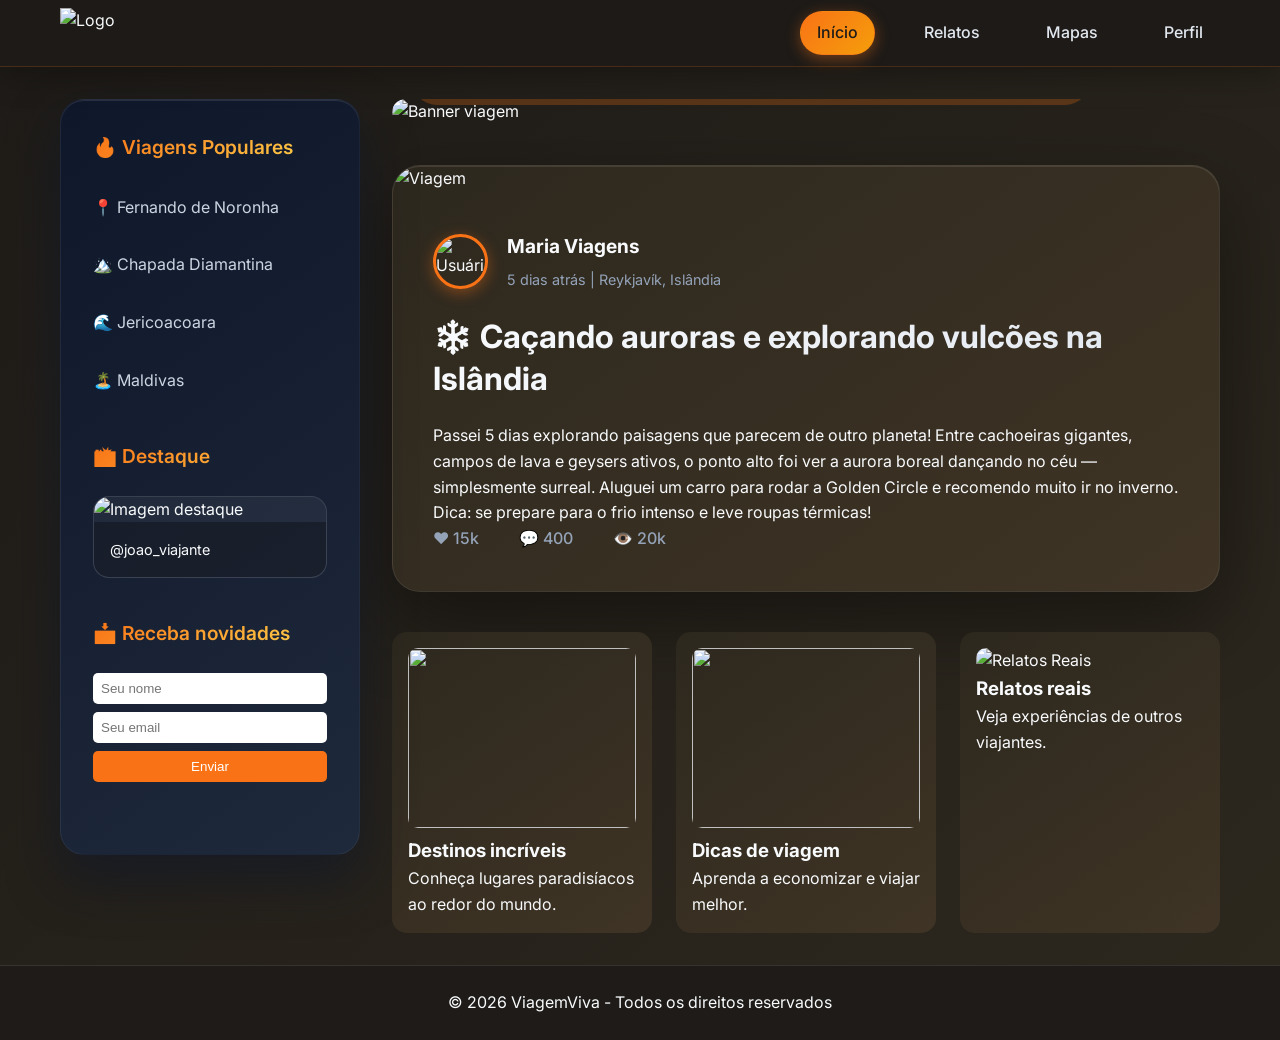
==== public/index.html @ 0bbdf2b5 "Estrutura HTML e CSS criada" ====
<!DOCTYPE html>
<html lang="pt-BR">
<head>
    <meta charset="UTF-8">
    <meta name="viewport" content="width=device-width, initial-scale=1.0">
    <title>ViagemViva - Compartilhe suas aventuras</title>
    <link rel="stylesheet" href="styles.css">
    <link href="https://fonts.googleapis.com/css2?family=Inter:wght@300;400;500;600;700&display=swap" rel="stylesheet">
</head>

<body>

    <!-- HEADER -->
    <header class="header">
        <div class="container">
            <img src="../img/logo.png" alt="Logo" class="logo-img">

            <nav class="nav">
                <a href="#" class="nav-link active">Início</a>
                <a href="#" class="nav-link">Relatos</a>
                <a href="#" class="nav-link">Mapas</a>
                <a href="#" class="nav-link">Perfil</a>
            </nav>
        </div>
    </header>

    <!-- LAYOUT -->
    <div class="main-container">

        <!-- SIDEBAR -->
        <aside class="sidebar">

            <div class="sidebar-card">
                <h3>🔥 Viagens Populares</h3>
                <ul class="trend-list">
                    <li><a href="#">📍 Fernando de Noronha</a></li>
                    <li><a href="#">🏔️ Chapada Diamantina</a></li>
                    <li><a href="#">🌊 Jericoacoara</a></li>
                    <li><a href="#">🏝️ Maldivas</a></li>
                </ul>
            </div>

            <div class="sidebar-card">
                <h3>📸 Destaque</h3>
                <div class="featured-image">
                    <img src="../img/joao_viajante.jpg" alt="Imagem destaque">
                    <p>@joao_viajante</p>
                </div>
            </div>

            <!-- FORMULÁRIO (OBRIGATÓRIO) -->
            <div class="sidebar-card">
                <h3>📩 Receba novidades</h3>
                <form>
                    <input type="text" placeholder="Seu nome">
                    <input type="email" placeholder="Seu email">
                    <button type="submit">Enviar</button>
                </form>
            </div>

        </aside>

        <!-- MAIN -->
        <main class="main-content">
            
            <section class="banner">
                <img src="../img/banner.jpg" alt="Banner viagem">
                <div class="banner-text">
                <h1>Explore o mundo com o ViagemViva</h1>
                <p>Descubra destinos incríveis, compartilhe experiências e inspire outras pessoas a viajar.</p>
                </div>
            </section>

            <!-- SECTION (OBRIGATÓRIO) -->
            <section class="posts-section">

                <article class="featured-post">
                    <div class="post-image">
                        <img src="../img/maria_viagem.jpg" alt="Viagem">
                    </div>

                    <div class="post-content">
                        <div class="post-header">
                            <img src="../img/maria_avatar.jpg" class="avatar" alt="Usuário">
                            <div>
                                <h2>Maria Viagens</h2>
                                <span class="date">5 dias atrás | Reykjavík, Islândia</span>
                            </div>
                        </div>

                        <h3>❄️ Caçando auroras e explorando vulcões na Islândia</h3>

                        <p>
                            Passei 5 dias explorando paisagens que parecem de outro planeta! Entre cachoeiras gigantes, campos de lava e geysers ativos, o ponto alto foi ver a aurora boreal dançando no céu — simplesmente surreal. Aluguei um carro para rodar a Golden Circle e recomendo muito ir no inverno. Dica: se prepare para o frio intenso e leve roupas térmicas!
                        </p>

                        <div class="post-stats">
                            <span>❤️ 15k</span>
                            <span>💬 400</span>
                            <span>👁️ 20k</span>
                        </div>
                    </div>
                </article>

            </section>

            <section class="cards">

            <div class="card">
                <img src="../img/destinos_incriveis.jpg" alt="">
                <h3>Destinos incríveis</h3>
                <p>Conheça lugares paradisíacos ao redor do mundo.</p>
            </div>

             <div class="card">
                <img src="../img/dicas_viagem.jpg" alt="">
                <h3>Dicas de viagem</h3>
                <p>Aprenda a economizar e viajar melhor.</p>
            </div>

            <div class="card">
                <img src="../img/relatos_reais.avif" alt="Relatos Reais">
                <h3>Relatos reais</h3>
                <p>Veja experiências de outros viajantes.</p>
            </div>

            </section>
        </main>
    </div>

    <!-- FOOTER  -->
    <footer class="footer">
        <div class="container">
            <p>© 2026 ViagemViva - Todos os direitos reservados</p>
        </div>
    </footer>

</body>
</html>
---- public/styles.css ----
/* === RESET === */
* {
    margin: 0;
    padding: 0;
    box-sizing: border-box;
}

/* === BODY === */
body {
    font-family: 'Inter', sans-serif;
    background: linear-gradient(135deg, #1E1B18 0%, #2D281E 100%);
    color: #F8FAFC;
    line-height: 1.6;
    min-height: 100vh;
}

/* === CONTAINER === */
.container {
    max-width: 1200px;
    margin: 0 auto;
    padding: 0 20px;
}

/* === HEADER === */
.header {
    background: rgba(30, 27, 24, 0.95);
    backdrop-filter: blur(20px);
    border-bottom: 1px solid rgba(249, 115, 22, 0.2);
    box-shadow: 0 8px 32px rgba(0,0,0,0.3);
    position: sticky;
    top: 0;
    z-index: 100;
}

.header .container {
    display: flex;
    justify-content: space-between;
    align-items: center;
    padding: 0.5rem 20px;   
}

.logo-img{
    width: 200px;
    height: 50px;
}


.nav {
    display: flex;
    gap: 2rem;
}

.nav-link {
    text-decoration: none;
    color: #E2E8F0;
    font-weight: 500;
    padding: 0.5rem 1rem;
    border-radius: 25px;
    transition: all 0.3s ease;
    border: 1px solid transparent;
}

.nav-link:hover,
.nav-link.active {
    background: linear-gradient(135deg, #F97316, #F59E0B);
    color: #1E1B18;
    border-color: rgba(249, 115, 22, 0.3);
    box-shadow: 0 4px 15px rgba(249, 115, 22, 0.4);
}

/* === LAYOUT PRINCIPAL === */
.main-container {
    display: grid;
    grid-template-columns: 300px 1fr;
    gap: 2rem;
    max-width: 1200px;
    margin: 2rem auto;
    padding: 0 20px;
}

/* === SIDEBAR === */
.sidebar {
    background: linear-gradient(145deg, #0F172A 0%, #1E293B 100%);
    color: #F8FAFC;
    border-radius: 24px;
    padding: 2rem;
    height: fit-content;
    box-shadow: 
        0 25px 50px rgba(15, 23, 42, 0.6),
        inset 0 1px 0 rgba(255,255,255,0.1);
    border: 1px solid rgba(255,255,255,0.05);
    backdrop-filter: blur(10px);
}

.sidebar-card {
    margin-bottom: 2.5rem;
}

.sidebar-card h3 {
    margin-bottom: 1.5rem;
    font-size: 1.2rem;
    font-weight: 600;
    background: linear-gradient(135deg, #F97316, #FCD34D);
    -webkit-background-clip: text;
    -webkit-text-fill-color: transparent;
}

.trend-list {
    list-style: none;
}

.trend-list li {
    margin-bottom: 1rem;
}

.trend-list a {
    color: #CBD5E1;
    text-decoration: none;
    font-size: 1rem;
    padding: 0.5rem 0;
    display: block;
    border-radius: 8px;

}

.trend-list a:hover {
    background: rgba(249, 115, 22, 0.2);
    color: #F97316;

}

.featured-image {
    background: rgba(255,255,255,0.05);
    border-radius: 16px;
    overflow: hidden;
    border: 1px solid rgba(255,255,255,0.1);
}

.featured-image img {
    width: 100%;
    height: 140px;
    object-fit: cover;
}

.featured-image p {
    padding: 1rem;
    font-size: 0.9rem;
    background: rgba(0,0,0,0.3);
}

/* === MAIN CONTENT === */
.main-content {
    display: flex;
    flex-direction: column;
    gap: 2.5rem;
}

/* === POST DESTAQUE === */
.featured-post {
    background: linear-gradient(145deg, #2D281E 0%, #3F3425 100%);
    border-radius: 28px;
    overflow: hidden;
    box-shadow: 
        0 30px 80px rgba(0,0,0,0.4),
        0 1px 0 rgba(255,255,255,0.1) inset;
    border: 1px solid rgba(255,255,255,0.08);
}

.featured-post:hover {
    box-shadow: 
        0 40px 100px rgba(249, 115, 22, 0.3),
        0 20px 40px rgba(0,0,0,0.5);
}

.post-image img {
    width: 100%;
    height: 320px;
    object-fit: cover;
}

.post-content {
    padding: 2.5rem;
}

.post-header {
    display: flex;
    align-items: center;
    gap: 1.2rem;
    margin-bottom: 1.5rem;
}

.avatar {
    width: 55px;
    height: 55px;
    border-radius: 50%;
    object-fit: cover;
    border: 3px solid #F97316;
    box-shadow: 0 4px 15px rgba(249, 115, 22, 0.4);
}

.post-header h2 {
    font-size: 1.2rem;
    margin-bottom: 0.3rem;
    color: #F8FAFC;
}

.date {
    font-size: 0.9rem;
    color: #94A3B8;
    font-weight: 400;
}

.post-content h3 {
    font-size: 2rem;
    margin-bottom: 1.5rem;
    line-height: 1.3;
    background: linear-gradient(135deg, #F8FAFC, #E2E8F0);
    -webkit-background-clip: text;
    -webkit-text-fill-color: transparent;
}

.post-stats {
    display: flex;
    gap: 2.5rem;
    font-size: 1rem;
    color: #94A3B8;
    font-weight: 500;
}

/* === GRID DE POSTS === */
.posts-grid {
    display: grid;
    grid-template-columns: repeat(auto-fill, minmax(360px, 1fr));
    gap: 2rem;
}

.post-card {
    background: linear-gradient(145deg, #2D281E 0%, #3F3425 100%);
    border-radius: 20px;
    overflow: hidden;
    box-shadow: 
        0 15px 40px rgba(0,0,0,0.3),
        0 1px 0 rgba(255,255,255,0.08) inset;
    border: 1px solid rgba(255,255,255,0.06);
    transition: all 0.4s ease;
}

.post-card:hover {
    transform: translateY(-6px) scale(1.02);
    box-shadow: 
        0 25px 60px rgba(249, 115, 22, 0.25),
        0 15px 30px rgba(0,0,0,0.4);
}

.post-card .post-image img {
    height: 220px;
    object-fit: cover;
}

.post-info {
    padding: 1.8rem;
}

.post-info h4 {
    font-size: 1rem;
    margin-bottom: 0.8rem;
    color: #F8FAFC;
}

.post-info p {
    color: #CBD5E1;
    font-size: 0.95rem;
    margin-bottom: 1.2rem;
}

.post-stats.small {
    gap: 1.5rem;
    font-size: 0.85rem;
    color: #94A3B8;
}

/* === RESPONSIVO === */
@media (max-width: 768px) {
    .main-container {
        grid-template-columns: 1fr;
        margin: 1rem;
        gap: 1.5rem;
    }
    
    .sidebar {
        order: 2;
        padding: 1.5rem;
    }
    
    .header .container {
        flex-direction: column;
        gap: 1.2rem;
    }
    
    .nav {
        gap: 1.5rem;
        flex-wrap: wrap;
    }
    
    .posts-grid {
        grid-template-columns: 1fr;
        gap: 1.5rem;
    }
    
    .featured-post {
        border-radius: 20px;
    }

    .cards {
    flex-direction: column;
    }
}


.footer {
    margin-top: 2rem;
    padding: 1.5rem;
    text-align: center;
    background: #1E1B18;
    border-top: 1px solid rgba(255,255,255,0.1);
}

.sidebar form {
    display: flex;
    flex-direction: column;
    gap: 0.5rem;
}

.sidebar form input {
    padding: 0.5rem;
    border-radius: 5px;
    border: none;
}

.sidebar form button {
    padding: 0.5rem;
    background: #F97316;
    border: none;
    border-radius: 5px;
    cursor: pointer;
    color: white;
}

.banner {
    position: relative;
    border-radius: 20px;
    overflow: hidden;
}

.banner img {
    width: 100%;
    height: 300px;
    object-fit: cover;
    border-radius: 25px;
}

.banner-text {
    position: absolute;
    bottom: 20px;
    left: 20px;
    color: white;
    background: rgba(249, 115, 22, 0.25);
    padding: 1rem;
    border-radius: 25px;
}

.cards {
    display: flex;
    gap: 1.5rem;
    transition: all 0.3s ease;
}

.card {
    flex: 1;
    background: linear-gradient(145deg, #2D281E 0%, #3F3425 100%);
    padding: 1rem;
    border-radius: 15px;
}

.card:hover {
    box-shadow: 
        0 25px 60px rgba(249, 115, 22, 0.25),
        0 15px 30px rgba(0,0,0,0.4);
}

.card img {
    width: 100%;
    height: 180px; /* você pode ajustar */
    object-fit: cover;
    border-radius: 10px;
}
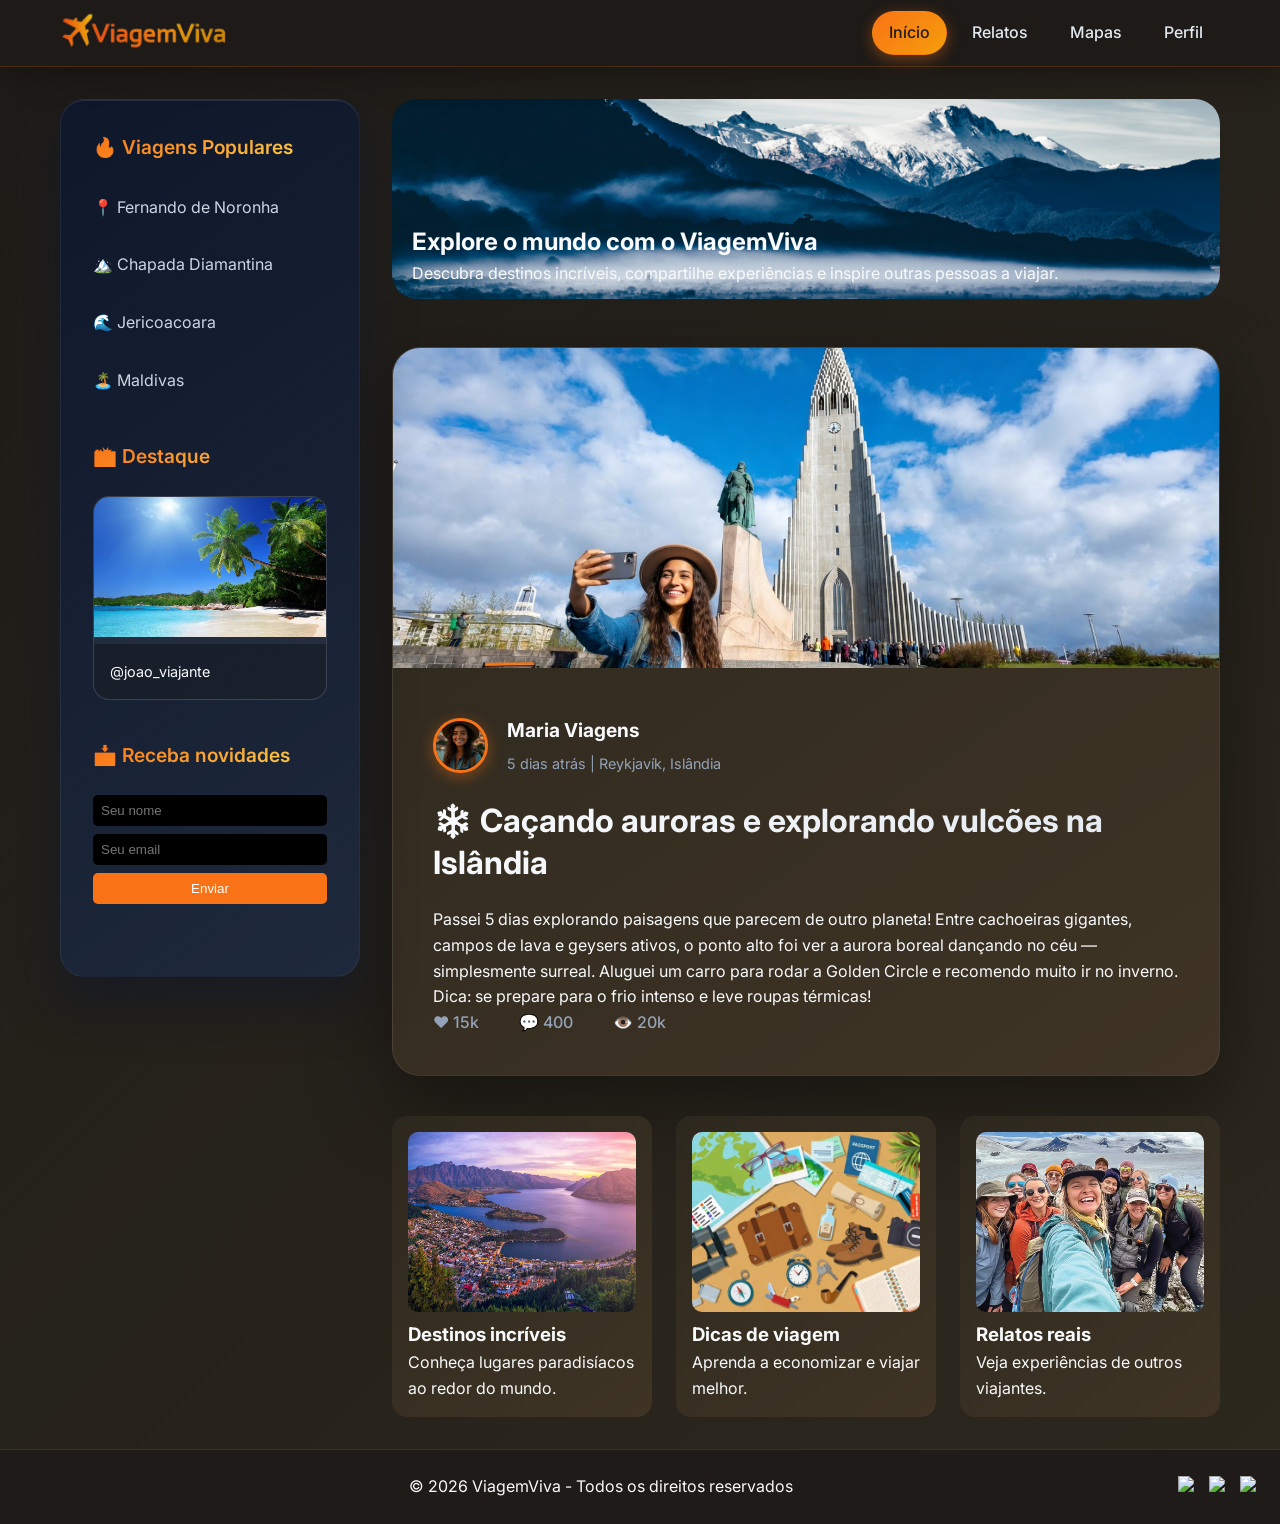
==== commit 27f48c51: "Organização do CSS, adição de links no rodapé e correção de erros" ====
--- a/public/index.html
+++ b/public/index.html
@@ -10,10 +10,10 @@
 
 <body>
 
-    <!-- HEADER -->
+    <!-- CABEÇARIO -->
     <header class="header">
         <div class="container">
-            <img src="../img/logo.png" alt="Logo" class="logo-img">
+            <img src="../images/logo.png" alt="Logo" class="logo-img">
 
             <nav class="nav">
                 <a href="#" class="nav-link active">Início</a>
@@ -43,17 +43,17 @@
             <div class="sidebar-card">
                 <h3>📸 Destaque</h3>
                 <div class="featured-image">
-                    <img src="../img/joao_viajante.jpg" alt="Imagem destaque">
+                    <img src="../images/joao_viajante.jpg" alt="Imagem destaque">
                     <p>@joao_viajante</p>
                 </div>
             </div>
 
-            <!-- FORMULÁRIO (OBRIGATÓRIO) -->
+            <!-- FORMULÁRIO -->
             <div class="sidebar-card">
                 <h3>📩 Receba novidades</h3>
                 <form>
                     <input type="text" placeholder="Seu nome">
-                    <input type="email" placeholder="Seu email">
+                    <input type="text" placeholder="Seu email">
                     <button type="submit">Enviar</button>
                 </form>
             </div>
@@ -64,24 +64,24 @@
         <main class="main-content">
             
             <section class="banner">
-                <img src="../img/banner.jpg" alt="Banner viagem">
+                <img src="../images/banner.jpg" alt="Banner viagem">
                 <div class="banner-text">
                 <h1>Explore o mundo com o ViagemViva</h1>
                 <p>Descubra destinos incríveis, compartilhe experiências e inspire outras pessoas a viajar.</p>
                 </div>
             </section>
 
-            <!-- SECTION (OBRIGATÓRIO) -->
+            <!-- POST PRINCIPAL -->
             <section class="posts-section">
 
                 <article class="featured-post">
                     <div class="post-image">
-                        <img src="../img/maria_viagem.jpg" alt="Viagem">
+                        <img src="../images/maria_viagem.jpg" alt="Viagem">
                     </div>
 
                     <div class="post-content">
                         <div class="post-header">
-                            <img src="../img/maria_avatar.jpg" class="avatar" alt="Usuário">
+                            <img src="../images/maria_avatar.jpg" class="avatar" alt="Usuário">
                             <div>
                                 <h2>Maria Viagens</h2>
                                 <span class="date">5 dias atrás | Reykjavík, Islândia</span>
@@ -104,22 +104,24 @@
 
             </section>
 
+             <!-- CARDs -->
+
             <section class="cards">
 
             <div class="card">
-                <img src="../img/destinos_incriveis.jpg" alt="">
+                <img src="../images/destinos_incriveis.jpg" alt="">
                 <h3>Destinos incríveis</h3>
                 <p>Conheça lugares paradisíacos ao redor do mundo.</p>
             </div>
 
              <div class="card">
-                <img src="../img/dicas_viagem.jpg" alt="">
+                <img src="../images/dicas_viagem.jpg" alt="">
                 <h3>Dicas de viagem</h3>
                 <p>Aprenda a economizar e viajar melhor.</p>
             </div>
 
             <div class="card">
-                <img src="../img/relatos_reais.avif" alt="Relatos Reais">
+                <img src="../images/relatos_reais.avif" alt="Relatos Reais">
                 <h3>Relatos reais</h3>
                 <p>Veja experiências de outros viajantes.</p>
             </div>
@@ -128,11 +130,23 @@
         </main>
     </div>
 
-    <!-- FOOTER  -->
+    <!-- RODAPÉ  -->
     <footer class="footer">
-        <div class="container">
-            <p>© 2026 ViagemViva - Todos os direitos reservados</p>
-        </div>
+    <div class="footer-container">
+        <p>© 2026 ViagemViva - Todos os direitos reservados</p>
+    </div>
+    <div class="links">
+        <a href="https://www.linkedin.com/in/warlleysilvab/" target="_blank" class="linkedin">
+            <img src="https://cdn-icons-png.flaticon.com/512/174/174857.png" width="40">
+        </a>
+
+        <a href="https://github.com/warlleyz" target="_blank" class="github">
+            <img src="https://cdn-user-icons.flaticon.com/222250/222250443/1776384749016.svg?token=exp=1776385655~hmac=812f0978942b47f826a6d15cb6d3bf01" width="40">
+        </a>
+        <a href="#" target="_blank" class="contato">
+            <img src="https://cdn-icons-png.flaticon.com/128/732/732200.png" width="40">
+        </a>
+    </div>
     </footer>
 
 </body>
--- a/public/styles.css
+++ b/public/styles.css
@@ -15,13 +15,15 @@
 }
 
 /* === CONTAINER === */
+
 .container {
     max-width: 1200px;
     margin: 0 auto;
     padding: 0 20px;
 }
 
-/* === HEADER === */
+
+/* === CABEÇARIO === */
 .header {
     background: rgba(30, 27, 24, 0.95);
     backdrop-filter: blur(20px);
@@ -47,7 +49,7 @@
 
 .nav {
     display: flex;
-    gap: 2rem;
+    gap: 0.5rem;
 }
 
 .nav-link {
@@ -148,14 +150,57 @@
     background: rgba(0,0,0,0.3);
 }
 
-/* === MAIN CONTENT === */
+/* === FORMULARIO === */
+.sidebar form {
+    display: flex;
+    flex-direction: column;
+    gap: 0.5rem;
+}
+
+.sidebar form input {
+    padding: 0.5rem;
+    border-radius: 5px;
+    border: none;
+    background-color: black;
+    color: white;
+}
+
+.sidebar form button {
+    padding: 0.5rem;
+    background: #F97316;
+    border: none;
+    border-radius: 5px;
+    cursor: pointer;
+    color: white;
+}
+
+/* === MAIN === */
 .main-content {
     display: flex;
     flex-direction: column;
     gap: 2.5rem;
 }
 
-/* === POST DESTAQUE === */
+.banner {
+    position: relative;
+    border-radius: 20px;
+    overflow: hidden;
+}
+
+.banner img {
+    width: 100%;
+    height: 200px;
+    object-fit: cover;
+    border-radius: 25px;
+}
+
+.banner-text {
+    position: absolute;
+    bottom: 20px;
+    left: 20px;
+}
+
+/* === POST PRINCIPAL === */
 .featured-post {
     background: linear-gradient(145deg, #2D281E 0%, #3F3425 100%);
     border-radius: 28px;
@@ -227,56 +272,55 @@
     font-weight: 500;
 }
 
-/* === GRID DE POSTS === */
-.posts-grid {
-    display: grid;
-    grid-template-columns: repeat(auto-fill, minmax(360px, 1fr));
-    gap: 2rem;
-}
-
-.post-card {
+/* === CARDs === */
+
+.cards {
+    display: flex;
+    gap: 1.5rem;
+    transition: all 0.3s ease;
+}
+
+.card {
+    flex: 1;
     background: linear-gradient(145deg, #2D281E 0%, #3F3425 100%);
-    border-radius: 20px;
-    overflow: hidden;
-    box-shadow: 
-        0 15px 40px rgba(0,0,0,0.3),
-        0 1px 0 rgba(255,255,255,0.08) inset;
-    border: 1px solid rgba(255,255,255,0.06);
-    transition: all 0.4s ease;
-}
-
-.post-card:hover {
-    transform: translateY(-6px) scale(1.02);
+    padding: 1rem;
+    border-radius: 15px;
+}
+
+.card:hover {
     box-shadow: 
         0 25px 60px rgba(249, 115, 22, 0.25),
         0 15px 30px rgba(0,0,0,0.4);
 }
 
-.post-card .post-image img {
-    height: 220px;
-    object-fit: cover;
-}
-
-.post-info {
-    padding: 1.8rem;
-}
-
-.post-info h4 {
-    font-size: 1rem;
-    margin-bottom: 0.8rem;
-    color: #F8FAFC;
-}
-
-.post-info p {
-    color: #CBD5E1;
-    font-size: 0.95rem;
-    margin-bottom: 1.2rem;
-}
-
-.post-stats.small {
-    gap: 1.5rem;
-    font-size: 0.85rem;
-    color: #94A3B8;
+.card img {
+    width: 100%;
+    height: 180px; 
+    object-fit: cover;
+    border-radius: 10px;
+}
+
+/* === RODAPÉ === */
+.footer {
+    margin-top: 2rem;
+    padding: 1.5rem;
+    text-align: center;
+    background: #1E1B18;
+    border-top: 1px solid rgba(255,255,255,0.1);
+    display: flex;
+    align-items: center;
+    
+}
+
+.links {
+  display: flex;
+  gap: 15px; 
+}
+
+.footer-container {
+    max-width: 1200px;
+    margin: 0 auto;
+    padding: 0 20px;
 }
 
 /* === RESPONSIVO === */
@@ -314,83 +358,4 @@
     .cards {
     flex-direction: column;
     }
-}
-
-
-.footer {
-    margin-top: 2rem;
-    padding: 1.5rem;
-    text-align: center;
-    background: #1E1B18;
-    border-top: 1px solid rgba(255,255,255,0.1);
-}
-
-.sidebar form {
-    display: flex;
-    flex-direction: column;
-    gap: 0.5rem;
-}
-
-.sidebar form input {
-    padding: 0.5rem;
-    border-radius: 5px;
-    border: none;
-}
-
-.sidebar form button {
-    padding: 0.5rem;
-    background: #F97316;
-    border: none;
-    border-radius: 5px;
-    cursor: pointer;
-    color: white;
-}
-
-.banner {
-    position: relative;
-    border-radius: 20px;
-    overflow: hidden;
-}
-
-.banner img {
-    width: 100%;
-    height: 300px;
-    object-fit: cover;
-    border-radius: 25px;
-}
-
-.banner-text {
-    position: absolute;
-    bottom: 20px;
-    left: 20px;
-    color: white;
-    background: rgba(249, 115, 22, 0.25);
-    padding: 1rem;
-    border-radius: 25px;
-}
-
-.cards {
-    display: flex;
-    gap: 1.5rem;
-    transition: all 0.3s ease;
-}
-
-.card {
-    flex: 1;
-    background: linear-gradient(145deg, #2D281E 0%, #3F3425 100%);
-    padding: 1rem;
-    border-radius: 15px;
-}
-
-.card:hover {
-    box-shadow: 
-        0 25px 60px rgba(249, 115, 22, 0.25),
-        0 15px 30px rgba(0,0,0,0.4);
-}
-
-.card img {
-    width: 100%;
-    height: 180px; /* você pode ajustar */
-    object-fit: cover;
-    border-radius: 10px;
 }
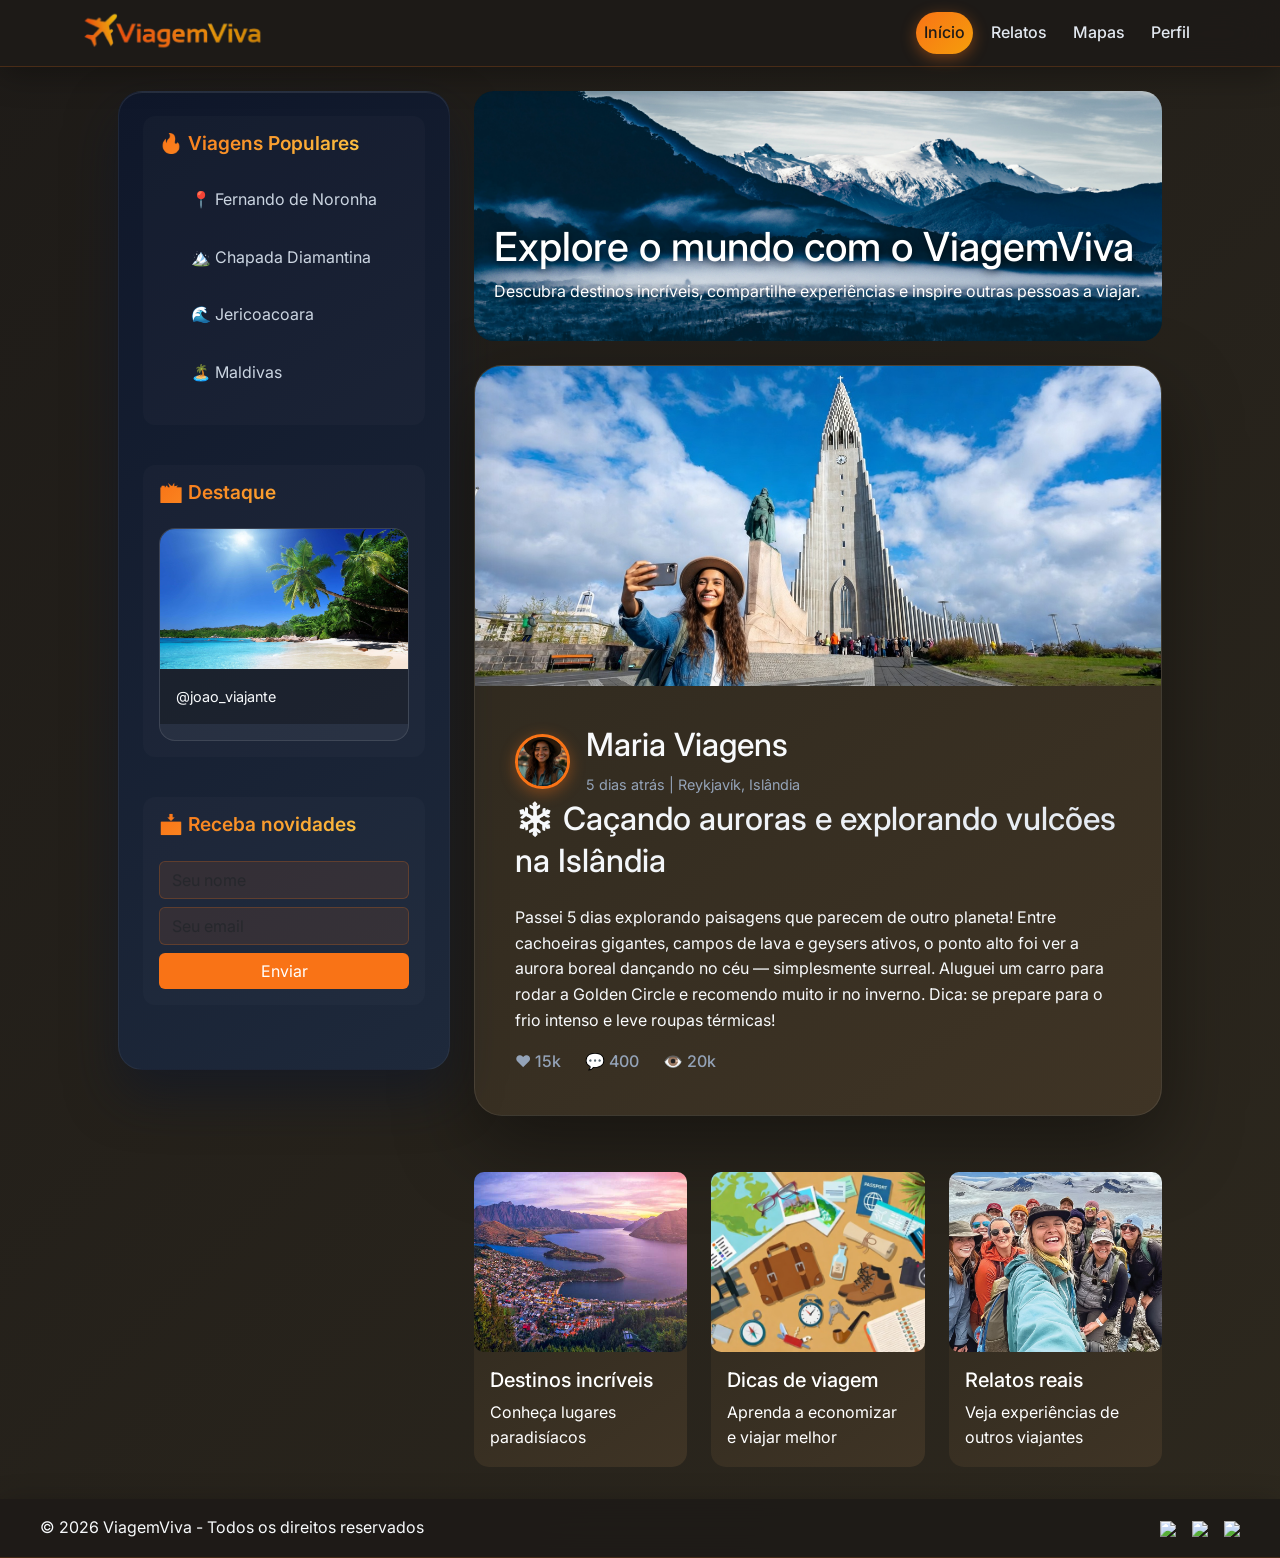
==== commit c4f3a0a9: "Versão responsiva com Bootstrap criada" ====
--- a/public/index.html
+++ b/public/index.html
@@ -4,6 +4,7 @@
     <meta charset="UTF-8">
     <meta name="viewport" content="width=device-width, initial-scale=1.0">
     <title>ViagemViva - Compartilhe suas aventuras</title>
+    <link href="https://cdn.jsdelivr.net/npm/bootstrap@5.3.0/dist/css/bootstrap.min.css" rel="stylesheet">
     <link rel="stylesheet" href="styles.css">
     <link href="https://fonts.googleapis.com/css2?family=Inter:wght@300;400;500;600;700&display=swap" rel="stylesheet">
 </head>
@@ -11,59 +12,66 @@
 <body>
 
     <!-- CABEÇARIO -->
-    <header class="header">
+    <nav class="navbar navbar-expand-lg">
         <div class="container">
-            <img src="../images/logo.png" alt="Logo" class="logo-img">
+            <img src="../images/logo.png" height="50">
 
-            <nav class="nav">
-                <a href="#" class="nav-link active">Início</a>
-                <a href="#" class="nav-link">Relatos</a>
-                <a href="#" class="nav-link">Mapas</a>
-                <a href="#" class="nav-link">Perfil</a>
-            </nav>
+            <button class="navbar-toggler" data-bs-toggle="collapse" data-bs-target="#menu">
+                <span class="navbar-toggler-icon"></span>
+            </button>
+
+            <div class="collapse navbar-collapse" id="menu">
+                <ul class="navbar-nav ms-auto">
+                    <li class="nav-item"><a class="nav-link active">Início</a></li>
+                    <li class="nav-item"><a class="nav-link">Relatos</a></li>
+                    <li class="nav-item"><a class="nav-link">Mapas</a></li>
+                    <li class="nav-item"><a class="nav-link">Perfil</a></li>
+                </ul>
+            </div>
         </div>
-    </header>
+    </nav>
 
     <!-- LAYOUT -->
-    <div class="main-container">
+    <div class="container mt-4 px-5">
+        <div class="row g-4">
 
         <!-- SIDEBAR -->
-        <aside class="sidebar">
+        <div class="col-md-4">
+            <div class="sidebar">
+                <div class="sidebar-card">
+                    <h3>🔥 Viagens Populares</h3>
+                    <ul class="trend-list">
+                        <li><a href="#">📍 Fernando de Noronha</a></li>
+                        <li><a href="#">🏔️ Chapada Diamantina</a></li>
+                        <li><a href="#">🌊 Jericoacoara</a></li>
+                        <li><a href="#">🏝️ Maldivas</a></li>
+                    </ul>
+                </div>
 
-            <div class="sidebar-card">
-                <h3>🔥 Viagens Populares</h3>
-                <ul class="trend-list">
-                    <li><a href="#">📍 Fernando de Noronha</a></li>
-                    <li><a href="#">🏔️ Chapada Diamantina</a></li>
-                    <li><a href="#">🌊 Jericoacoara</a></li>
-                    <li><a href="#">🏝️ Maldivas</a></li>
-                </ul>
-            </div>
+                <div class="sidebar-card">
+                    <h3>📸 Destaque</h3>
+                    <div class="featured-image">
+                        <img src="../images/joao_viajante.jpg" alt="Imagem destaque">
+                        <p>@joao_viajante</p>
+                    </div>
+                </div>
 
-            <div class="sidebar-card">
-                <h3>📸 Destaque</h3>
-                <div class="featured-image">
-                    <img src="../images/joao_viajante.jpg" alt="Imagem destaque">
-                    <p>@joao_viajante</p>
+                <!-- FORMULÁRIO -->
+                <div class="sidebar-card">
+                    <h3>📩 Receba novidades</h3>
+                    <form>
+                        <input class="form-control mb-2" type="text" placeholder="Seu nome">
+                        <input class="form-control mb-2" type="text" placeholder="Seu email">
+                        <button class="btn btn-warning w-100">Enviar</button>
+                    </form>
                 </div>
             </div>
-
-            <!-- FORMULÁRIO -->
-            <div class="sidebar-card">
-                <h3>📩 Receba novidades</h3>
-                <form>
-                    <input type="text" placeholder="Seu nome">
-                    <input type="text" placeholder="Seu email">
-                    <button type="submit">Enviar</button>
-                </form>
-            </div>
-
-        </aside>
+        </div>
 
         <!-- MAIN -->
-        <main class="main-content">
+        <div class="col-md-8">
             
-            <section class="banner">
+            <section class="banner mb-4">
                 <img src="../images/banner.jpg" alt="Banner viagem">
                 <div class="banner-text">
                 <h1>Explore o mundo com o ViagemViva</h1>
@@ -80,7 +88,7 @@
                     </div>
 
                     <div class="post-content">
-                        <div class="post-header">
+                        <div class="post-header d-flex align-items-center gap-3">
                             <img src="../images/maria_avatar.jpg" class="avatar" alt="Usuário">
                             <div>
                                 <h2>Maria Viagens</h2>
@@ -94,7 +102,7 @@
                             Passei 5 dias explorando paisagens que parecem de outro planeta! Entre cachoeiras gigantes, campos de lava e geysers ativos, o ponto alto foi ver a aurora boreal dançando no céu — simplesmente surreal. Aluguei um carro para rodar a Golden Circle e recomendo muito ir no inverno. Dica: se prepare para o frio intenso e leve roupas térmicas!
                         </p>
 
-                        <div class="post-stats">
+                        <div class="post-stats d-flex gap-4">
                             <span>❤️ 15k</span>
                             <span>💬 400</span>
                             <span>👁️ 20k</span>
@@ -105,49 +113,66 @@
             </section>
 
              <!-- CARDs -->
+            <div class="row mt-4 g-4">
+                
+                <div class="col-md-4">
+                    <div class="card">
+                        <img src="../images/destinos_incriveis.jpg" class="card-img-top">
+                        <div class="card-body">
+                        <h5 class="card-title">Destinos incríveis</h5>
+                        <p class="card-text">Conheça lugares paradisíacos</p>
+                        </div>
+                    </div>
+                </div>
 
-            <section class="cards">
-
-            <div class="card">
-                <img src="../images/destinos_incriveis.jpg" alt="">
-                <h3>Destinos incríveis</h3>
-                <p>Conheça lugares paradisíacos ao redor do mundo.</p>
+                <div class="col-md-4">
+                    <div class="card">
+                        <img src="../images/dicas_viagem.jpg" class="card-img-top">
+                        <div class="card-body">
+                        <h5 class="card-title">Dicas de viagem</h5>
+                        <p class="card-text">Aprenda a economizar e viajar melhor</p>
+                        </div>
+                    </div>
+                </div>
+            
+                <div class="col-md-4">
+                    <div class="card">
+                        <img src="../images/relatos_reais.avif" class="card-img-top">
+                        <div class="card-body">
+                        <h5 class="card-title">Relatos reais</h5>
+                        <p class="card-text">Veja experiências de outros viajantes</p>
+                        </div>
+                    </div>
+                </div>
             </div>
-
-             <div class="card">
-                <img src="../images/dicas_viagem.jpg" alt="">
-                <h3>Dicas de viagem</h3>
-                <p>Aprenda a economizar e viajar melhor.</p>
-            </div>
-
-            <div class="card">
-                <img src="../images/relatos_reais.avif" alt="Relatos Reais">
-                <h3>Relatos reais</h3>
-                <p>Veja experiências de outros viajantes.</p>
-            </div>
-
-            </section>
-        </main>
+        </div>
+        </div>
     </div>
 
-    <!-- RODAPÉ  -->
-    <footer class="footer">
-    <div class="footer-container">
-        <p>© 2026 ViagemViva - Todos os direitos reservados</p>
-    </div>
-    <div class="links">
-        <a href="https://www.linkedin.com/in/warlleysilvab/" target="_blank" class="linkedin">
-            <img src="https://cdn-icons-png.flaticon.com/512/174/174857.png" width="40">
-        </a>
+        <!-- RODAPÉ  -->
+    <footer class="footer py-3">
+        <div class="footer-container">
+            <p class="mb-0">© 2026 ViagemViva - Todos os direitos reservados</p>
+        </div>
 
-        <a href="https://github.com/warlleyz" target="_blank" class="github">
-            <img src="https://cdn-user-icons.flaticon.com/222250/222250443/1776384749016.svg?token=exp=1776385655~hmac=812f0978942b47f826a6d15cb6d3bf01" width="40">
-        </a>
-        <a href="#" target="_blank" class="contato">
-            <img src="https://cdn-icons-png.flaticon.com/128/732/732200.png" width="40">
-        </a>
-    </div>
+        <div class="links d-flex gap-3">
+            <a href="https://www.linkedin.com/in/warlleysilvab/" target="_blank">
+                <img src="https://cdn-icons-png.flaticon.com/512/174/174857.png" width="35">
+            </a>
+
+            <a href="https://github.com/warlleyz" target="_blank">
+                <img src="https://cdn-user-icons.flaticon.com/222250/222250443/1776384749016.svg?token=exp=1776385655~hmac=812f0978942b47f826a6d15cb6d3bf01" width="35">
+            </a>
+
+            <a href="#" target="_blank">
+                <img src="https://cdn-icons-png.flaticon.com/128/732/732200.png" width="35">
+            </a>
+
+        </div>
     </footer>
+
+    <!-- BOOTSTRAP -->
+    <script src="https://cdn.jsdelivr.net/npm/bootstrap@5.3.0/dist/js/bootstrap.bundle.min.js"></script>
 
 </body>
 </html>
--- a/public/styles.css
+++ b/public/styles.css
@@ -16,15 +16,9 @@
 
 /* === CONTAINER === */
 
-.container {
-    max-width: 1200px;
-    margin: 0 auto;
-    padding: 0 20px;
-}
-
 
 /* === CABEÇARIO === */
-.header {
+.navbar {
     background: rgba(30, 27, 24, 0.95);
     backdrop-filter: blur(20px);
     border-bottom: 1px solid rgba(249, 115, 22, 0.2);
@@ -34,50 +28,30 @@
     z-index: 100;
 }
 
-.header .container {
-    display: flex;
-    justify-content: space-between;
-    align-items: center;
-    padding: 0.5rem 20px;   
-}
-
 .logo-img{
-    width: 200px;
     height: 50px;
-}
-
-
-.nav {
-    display: flex;
-    gap: 0.5rem;
-}
-
-.nav-link {
-    text-decoration: none;
+    width: auto;
+}
+
+.navbar .nav-link {
     color: #E2E8F0;
     font-weight: 500;
     padding: 0.5rem 1rem;
     border-radius: 25px;
     transition: all 0.3s ease;
-    border: 1px solid transparent;
-}
-
-.nav-link:hover,
-.nav-link.active {
+    margin-left: 10px;
+}
+
+.navbar .nav-link:hover,
+.navbar .nav-link.active {
     background: linear-gradient(135deg, #F97316, #F59E0B);
-    color: #1E1B18;
-    border-color: rgba(249, 115, 22, 0.3);
+    color: #1E1B18 !important;
     box-shadow: 0 4px 15px rgba(249, 115, 22, 0.4);
 }
 
 /* === LAYOUT PRINCIPAL === */
 .main-container {
-    display: grid;
-    grid-template-columns: 300px 1fr;
-    gap: 2rem;
-    max-width: 1200px;
-    margin: 2rem auto;
-    padding: 0 20px;
+    margin-top: 2rem;
 }
 
 /* === SIDEBAR === */
@@ -85,8 +59,8 @@
     background: linear-gradient(145deg, #0F172A 0%, #1E293B 100%);
     color: #F8FAFC;
     border-radius: 24px;
-    padding: 2rem;
-    height: fit-content;
+    padding: 1.5rem;
+    height: auto;
     box-shadow: 
         0 25px 50px rgba(15, 23, 42, 0.6),
         inset 0 1px 0 rgba(255,255,255,0.1);
@@ -96,6 +70,9 @@
 
 .sidebar-card {
     margin-bottom: 2.5rem;
+    background: rgba(255,255,255,0.02);
+    padding: 1rem;
+    border-radius: 12px;
 }
 
 .sidebar-card h3 {
@@ -122,7 +99,7 @@
     padding: 0.5rem 0;
     display: block;
     border-radius: 8px;
-
+    transition: 0.3s;
 }
 
 .trend-list a:hover {
@@ -151,36 +128,20 @@
 }
 
 /* === FORMULARIO === */
-.sidebar form {
-    display: flex;
-    flex-direction: column;
-    gap: 0.5rem;
-}
-
-.sidebar form input {
-    padding: 0.5rem;
-    border-radius: 5px;
-    border: none;
-    background-color: black;
-    color: white;
-}
-
-.sidebar form button {
-    padding: 0.5rem;
+
+.sidebar .form-control {
+    background-color: rgba(249, 115, 22, 0.1);
+    color: white;
+    border: 1px solid rgba(249, 115, 22, 0.3);
+}
+
+.sidebar .btn-warning {
     background: #F97316;
     border: none;
-    border-radius: 5px;
-    cursor: pointer;
     color: white;
 }
 
 /* === MAIN === */
-.main-content {
-    display: flex;
-    flex-direction: column;
-    gap: 2.5rem;
-}
-
 .banner {
     position: relative;
     border-radius: 20px;
@@ -189,15 +150,16 @@
 
 .banner img {
     width: 100%;
-    height: 200px;
-    object-fit: cover;
-    border-radius: 25px;
+    height: 250px;
+    object-fit: cover;
 }
 
 .banner-text {
     position: absolute;
     bottom: 20px;
     left: 20px;
+    color: white;
+    text-shadow: 0 2px 10px rgba(0,0,0,0.7);
 }
 
 /* === POST PRINCIPAL === */
@@ -219,19 +181,12 @@
 
 .post-image img {
     width: 100%;
-    height: 320px;
+    max-height: 320px;
     object-fit: cover;
 }
 
 .post-content {
     padding: 2.5rem;
-}
-
-.post-header {
-    display: flex;
-    align-items: center;
-    gap: 1.2rem;
-    margin-bottom: 1.5rem;
 }
 
 .avatar {
@@ -241,12 +196,6 @@
     object-fit: cover;
     border: 3px solid #F97316;
     box-shadow: 0 4px 15px rgba(249, 115, 22, 0.4);
-}
-
-.post-header h2 {
-    font-size: 1.2rem;
-    margin-bottom: 0.3rem;
-    color: #F8FAFC;
 }
 
 .date {
@@ -265,7 +214,6 @@
 }
 
 .post-stats {
-    display: flex;
     gap: 2.5rem;
     font-size: 1rem;
     color: #94A3B8;
@@ -273,18 +221,11 @@
 }
 
 /* === CARDs === */
-
-.cards {
-    display: flex;
-    gap: 1.5rem;
-    transition: all 0.3s ease;
-}
-
 .card {
-    flex: 1;
-    background: linear-gradient(145deg, #2D281E 0%, #3F3425 100%);
-    padding: 1rem;
+    background: linear-gradient(145deg, #2D281E, #3F3425);
     border-radius: 15px;
+    border: none;
+    color: white;
 }
 
 .card:hover {
@@ -300,62 +241,27 @@
     border-radius: 10px;
 }
 
+
+
 /* === RODAPÉ === */
 .footer {
-    margin-top: 2rem;
-    padding: 1.5rem;
+    position: relative;
+    background: rgba(30, 27, 24, 0.95);
+    backdrop-filter: blur(20px);
+    border-bottom: 1px solid rgba(249, 115, 22, 0.2);
+    box-shadow: 0 8px 32px rgba(0,0,0,0.3);
+    display: flex;
+    justify-content: center;
+    align-items: center;
     text-align: center;
-    background: #1E1B18;
-    border-top: 1px solid rgba(255,255,255,0.1);
-    display: flex;
-    align-items: center;
-    
-}
-
-.links {
-  display: flex;
-  gap: 15px; 
-}
-
-.footer-container {
-    max-width: 1200px;
-    margin: 0 auto;
-    padding: 0 20px;
-}
-
-/* === RESPONSIVO === */
-@media (max-width: 768px) {
-    .main-container {
-        grid-template-columns: 1fr;
-        margin: 1rem;
-        gap: 1.5rem;
-    }
-    
-    .sidebar {
-        order: 2;
-        padding: 1.5rem;
-    }
-    
-    .header .container {
-        flex-direction: column;
-        gap: 1.2rem;
-    }
-    
-    .nav {
-        gap: 1.5rem;
-        flex-wrap: wrap;
-    }
-    
-    .posts-grid {
-        grid-template-columns: 1fr;
-        gap: 1.5rem;
-    }
-    
-    .featured-post {
-        border-radius: 20px;
-    }
-
-    .cards {
-    flex-direction: column;
-    }
+    padding: 0 40px;
+}
+
+.footer .links{
+    margin-left: auto;
+}
+
+/* === TESTE === */
+.col-md-8 > * {
+    margin-bottom: 2rem;
 }
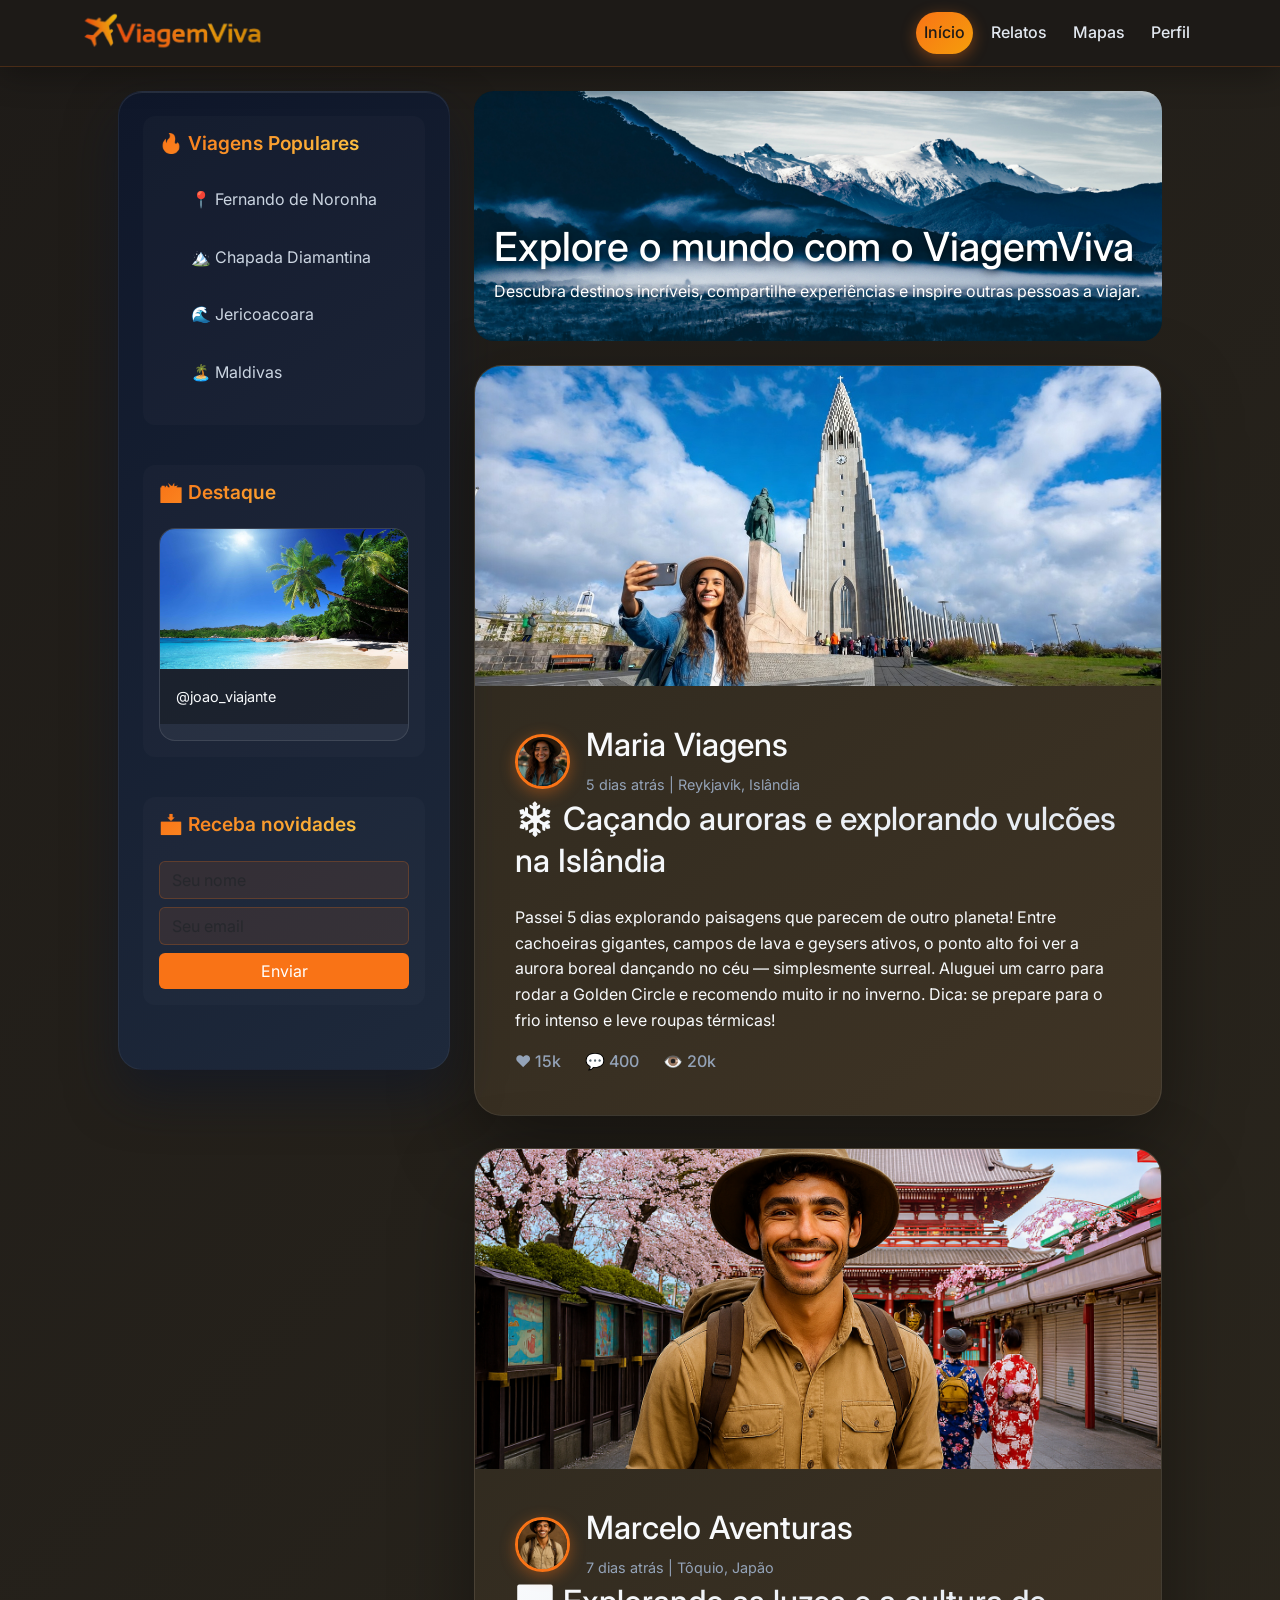
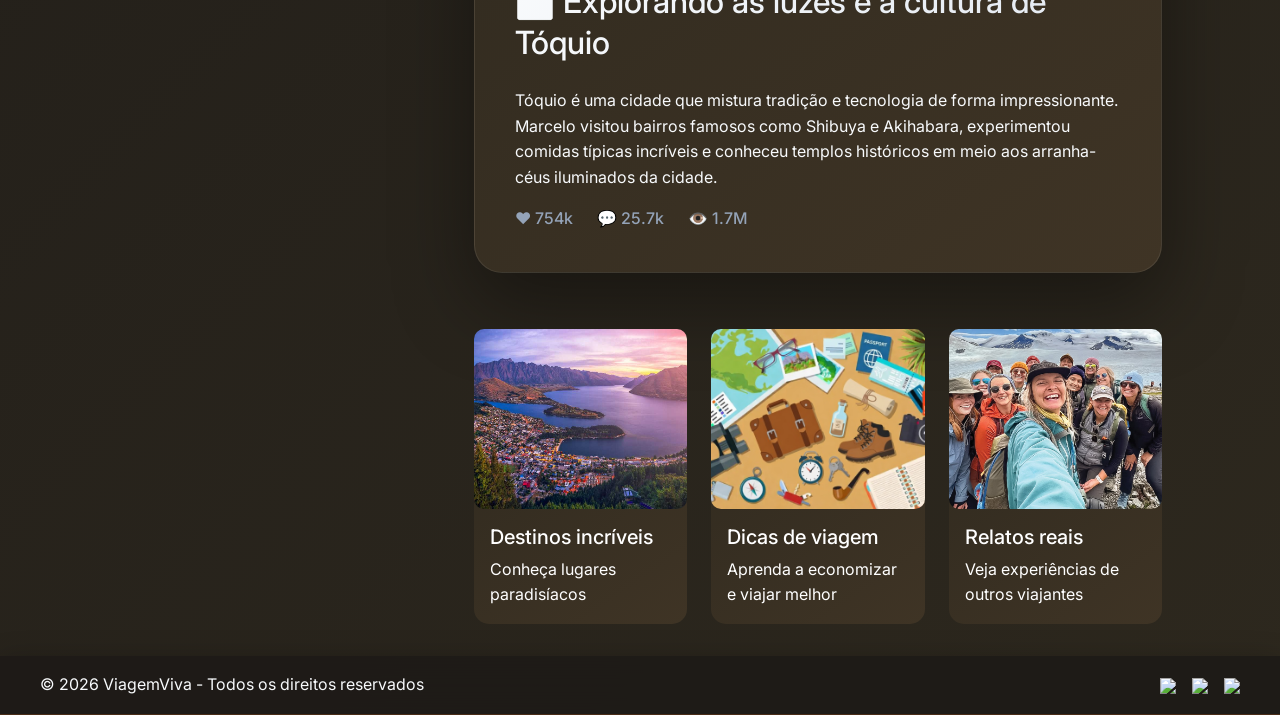
==== commit 4f9257c2: "Segundo post adicionado" ====
--- a/public/index.html
+++ b/public/index.html
@@ -4,6 +4,8 @@
     <meta charset="UTF-8">
     <meta name="viewport" content="width=device-width, initial-scale=1.0">
     <title>ViagemViva - Compartilhe suas aventuras</title>
+    <script src="script.js"></script>
+    <script src="https://cdn.jsdelivr.net/npm/bootstrap@5.3.0/dist/js/bootstrap.bundle.min.js"></script>
     <link href="https://cdn.jsdelivr.net/npm/bootstrap@5.3.0/dist/css/bootstrap.min.css" rel="stylesheet">
     <link rel="stylesheet" href="styles.css">
     <link href="https://fonts.googleapis.com/css2?family=Inter:wght@300;400;500;600;700&display=swap" rel="stylesheet">
@@ -110,6 +112,34 @@
                     </div>
                 </article>
 
+                <article class="featured-post">
+                    <div class="post-image">
+                        <img src="../images/marcelo_viagem.png" alt="Viagem">
+                    </div>
+
+                    <div class="post-content">
+                        <div class="post-header d-flex align-items-center gap-3">
+                            <img src="../images/marcelo_avatar.png" class="avatar" alt="Usuário">
+                            <div>
+                                <h2>Marcelo Aventuras</h2>
+                                <span class="date">7 dias atrás | Tôquio, Japão</span>
+                            </div>
+                        </div>
+
+                        <h3>🌃 Explorando as luzes e a cultura de Tóquio</h3>
+
+                        <p>
+                            Tóquio é uma cidade que mistura tradição e tecnologia de forma impressionante. Marcelo visitou bairros famosos como Shibuya e Akihabara, experimentou comidas típicas incríveis e conheceu templos históricos em meio aos arranha-céus iluminados da cidade.
+                        </p>
+
+                        <div class="post-stats d-flex gap-4">
+                            <span>❤️ 754k</span>
+                            <span>💬 25.7k</span>
+                            <span>👁️ 1.7M</span>
+                        </div>
+                    </div>
+                </article>
+
             </section>
 
              <!-- CARDs -->
--- a/public/styles.css
+++ b/public/styles.css
@@ -171,6 +171,7 @@
         0 30px 80px rgba(0,0,0,0.4),
         0 1px 0 rgba(255,255,255,0.1) inset;
     border: 1px solid rgba(255,255,255,0.08);
+    margin-bottom: 2rem;
 }
 
 .featured-post:hover {
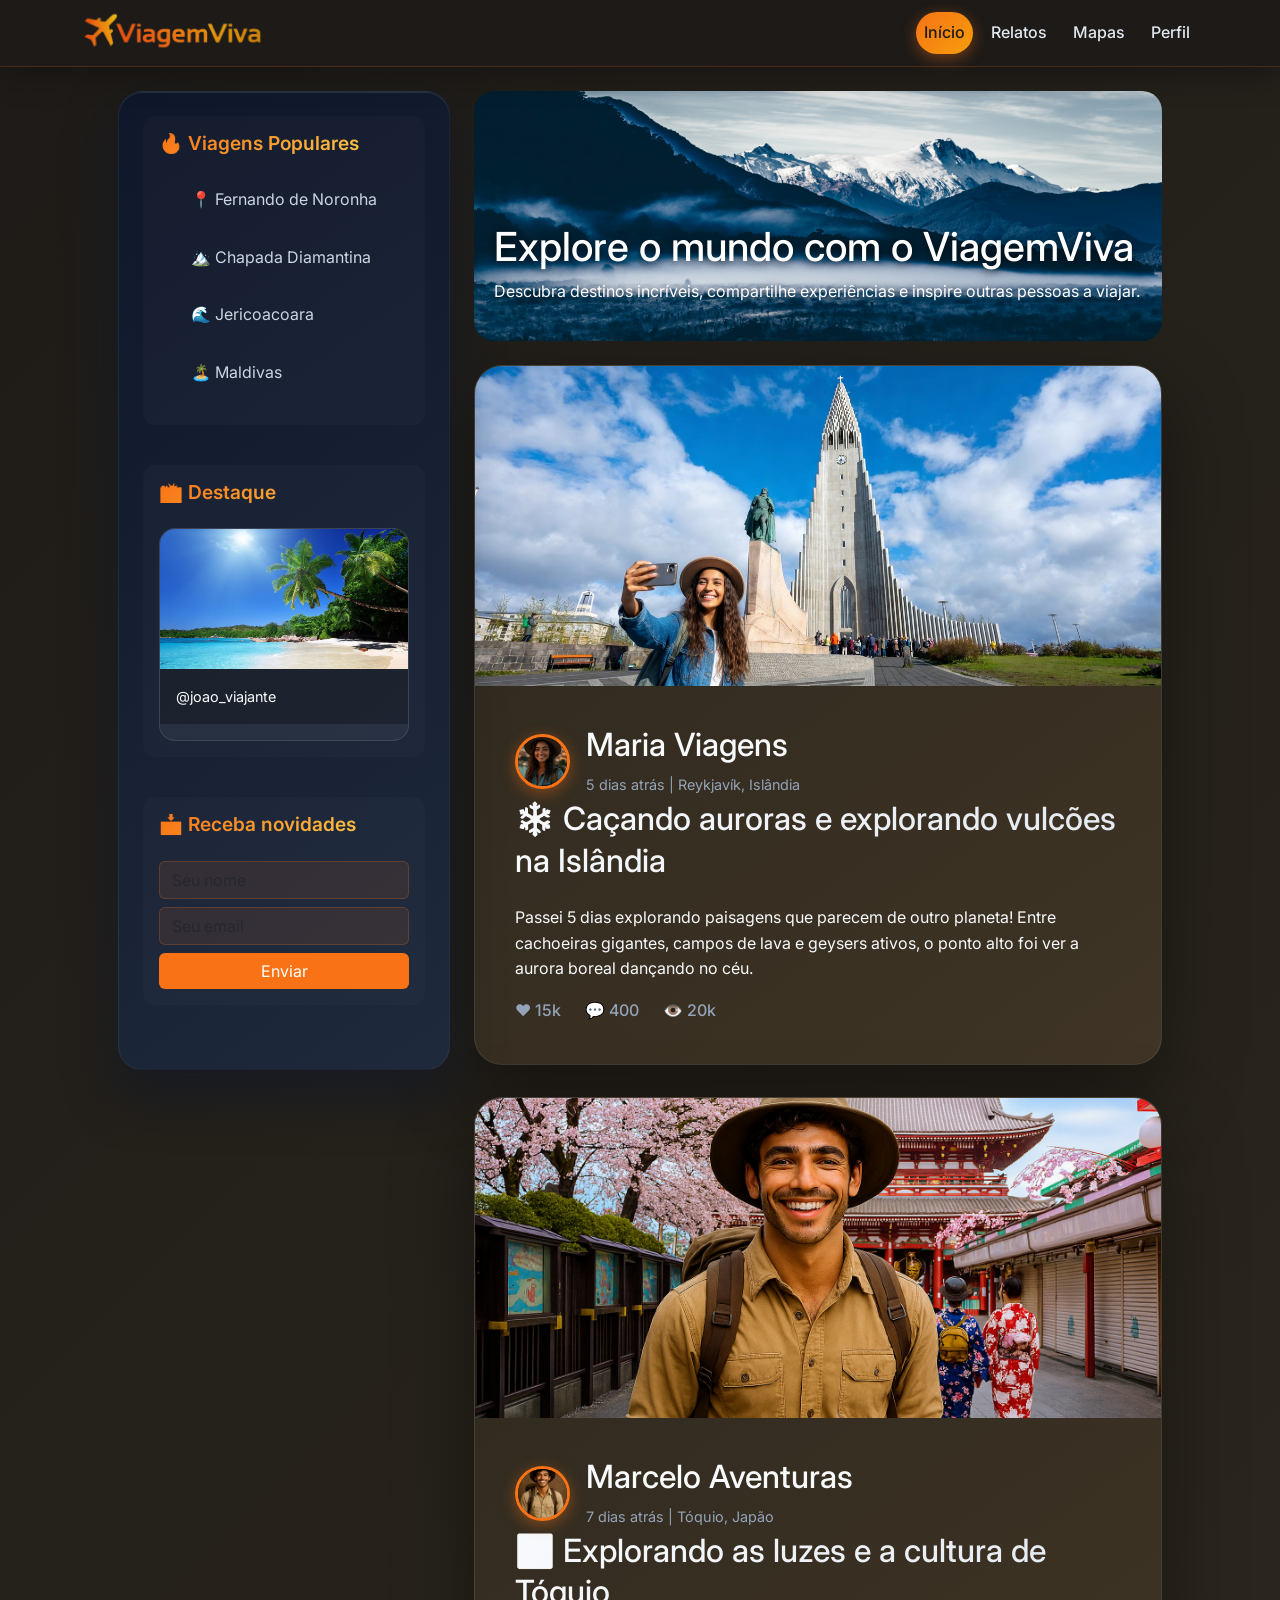
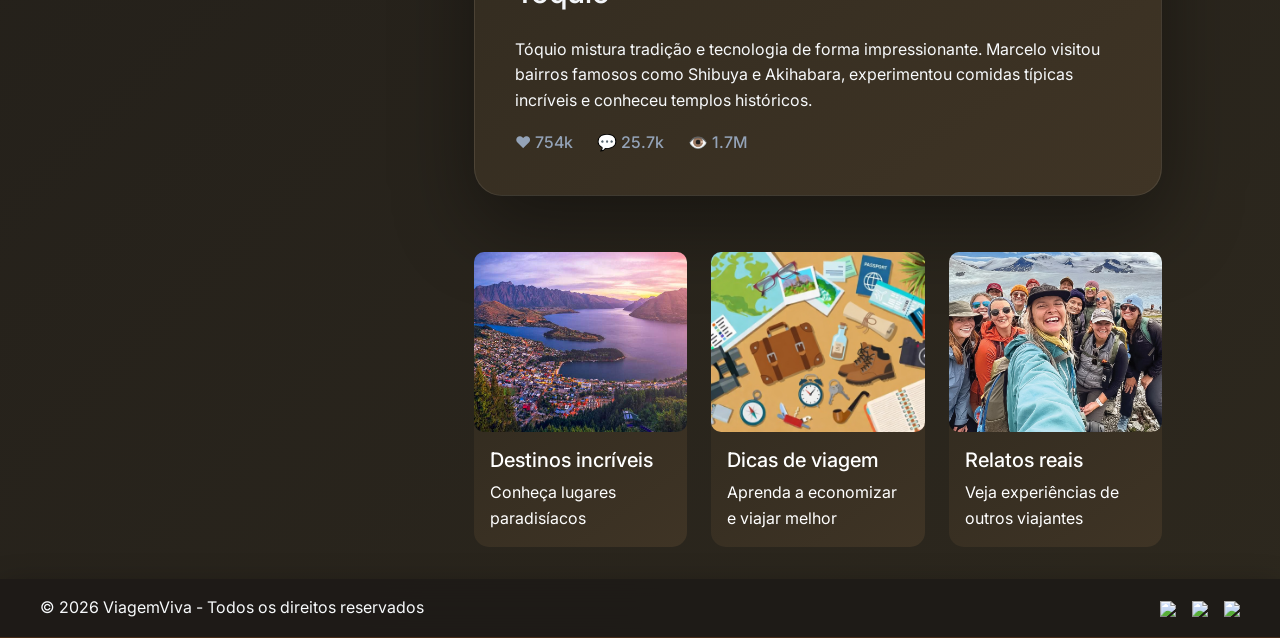
==== commit 90307515: "Post renderizados pelo JavaScript" ====
--- a/public/index.html
+++ b/public/index.html
@@ -4,8 +4,6 @@
     <meta charset="UTF-8">
     <meta name="viewport" content="width=device-width, initial-scale=1.0">
     <title>ViagemViva - Compartilhe suas aventuras</title>
-    <script src="script.js"></script>
-    <script src="https://cdn.jsdelivr.net/npm/bootstrap@5.3.0/dist/js/bootstrap.bundle.min.js"></script>
     <link href="https://cdn.jsdelivr.net/npm/bootstrap@5.3.0/dist/css/bootstrap.min.css" rel="stylesheet">
     <link rel="stylesheet" href="styles.css">
     <link href="https://fonts.googleapis.com/css2?family=Inter:wght@300;400;500;600;700&display=swap" rel="stylesheet">
@@ -82,68 +80,13 @@
             </section>
 
             <!-- POST PRINCIPAL -->
-            <section class="posts-section">
-
-                <article class="featured-post">
-                    <div class="post-image">
-                        <img src="../images/maria_viagem.jpg" alt="Viagem">
-                    </div>
-
-                    <div class="post-content">
-                        <div class="post-header d-flex align-items-center gap-3">
-                            <img src="../images/maria_avatar.jpg" class="avatar" alt="Usuário">
-                            <div>
-                                <h2>Maria Viagens</h2>
-                                <span class="date">5 dias atrás | Reykjavík, Islândia</span>
-                            </div>
-                        </div>
-
-                        <h3>❄️ Caçando auroras e explorando vulcões na Islândia</h3>
-
-                        <p>
-                            Passei 5 dias explorando paisagens que parecem de outro planeta! Entre cachoeiras gigantes, campos de lava e geysers ativos, o ponto alto foi ver a aurora boreal dançando no céu — simplesmente surreal. Aluguei um carro para rodar a Golden Circle e recomendo muito ir no inverno. Dica: se prepare para o frio intenso e leve roupas térmicas!
-                        </p>
-
-                        <div class="post-stats d-flex gap-4">
-                            <span>❤️ 15k</span>
-                            <span>💬 400</span>
-                            <span>👁️ 20k</span>
-                        </div>
-                    </div>
-                </article>
-
-                <article class="featured-post">
-                    <div class="post-image">
-                        <img src="../images/marcelo_viagem.png" alt="Viagem">
-                    </div>
-
-                    <div class="post-content">
-                        <div class="post-header d-flex align-items-center gap-3">
-                            <img src="../images/marcelo_avatar.png" class="avatar" alt="Usuário">
-                            <div>
-                                <h2>Marcelo Aventuras</h2>
-                                <span class="date">7 dias atrás | Tôquio, Japão</span>
-                            </div>
-                        </div>
-
-                        <h3>🌃 Explorando as luzes e a cultura de Tóquio</h3>
-
-                        <p>
-                            Tóquio é uma cidade que mistura tradição e tecnologia de forma impressionante. Marcelo visitou bairros famosos como Shibuya e Akihabara, experimentou comidas típicas incríveis e conheceu templos históricos em meio aos arranha-céus iluminados da cidade.
-                        </p>
-
-                        <div class="post-stats d-flex gap-4">
-                            <span>❤️ 754k</span>
-                            <span>💬 25.7k</span>
-                            <span>👁️ 1.7M</span>
-                        </div>
-                    </div>
-                </article>
-
+            <section class="posts-section" id="posts-container">
             </section>
 
              <!-- CARDs -->
-            <div class="row mt-4 g-4">
+            <div class="row mt-4 g-4"
+
+                </div>
                 
                 <div class="col-md-4">
                     <div class="card">
@@ -204,5 +147,8 @@
     <!-- BOOTSTRAP -->
     <script src="https://cdn.jsdelivr.net/npm/bootstrap@5.3.0/dist/js/bootstrap.bundle.min.js"></script>
 
+    <!-- SCRIPT -->
+    <script src="script.js"></script>
+<script src="https://cdn.jsdelivr.net/npm/bootstrap@5.3.0/dist/js/bootstrap.bundle.min.js"></script>
 </body>
 </html>
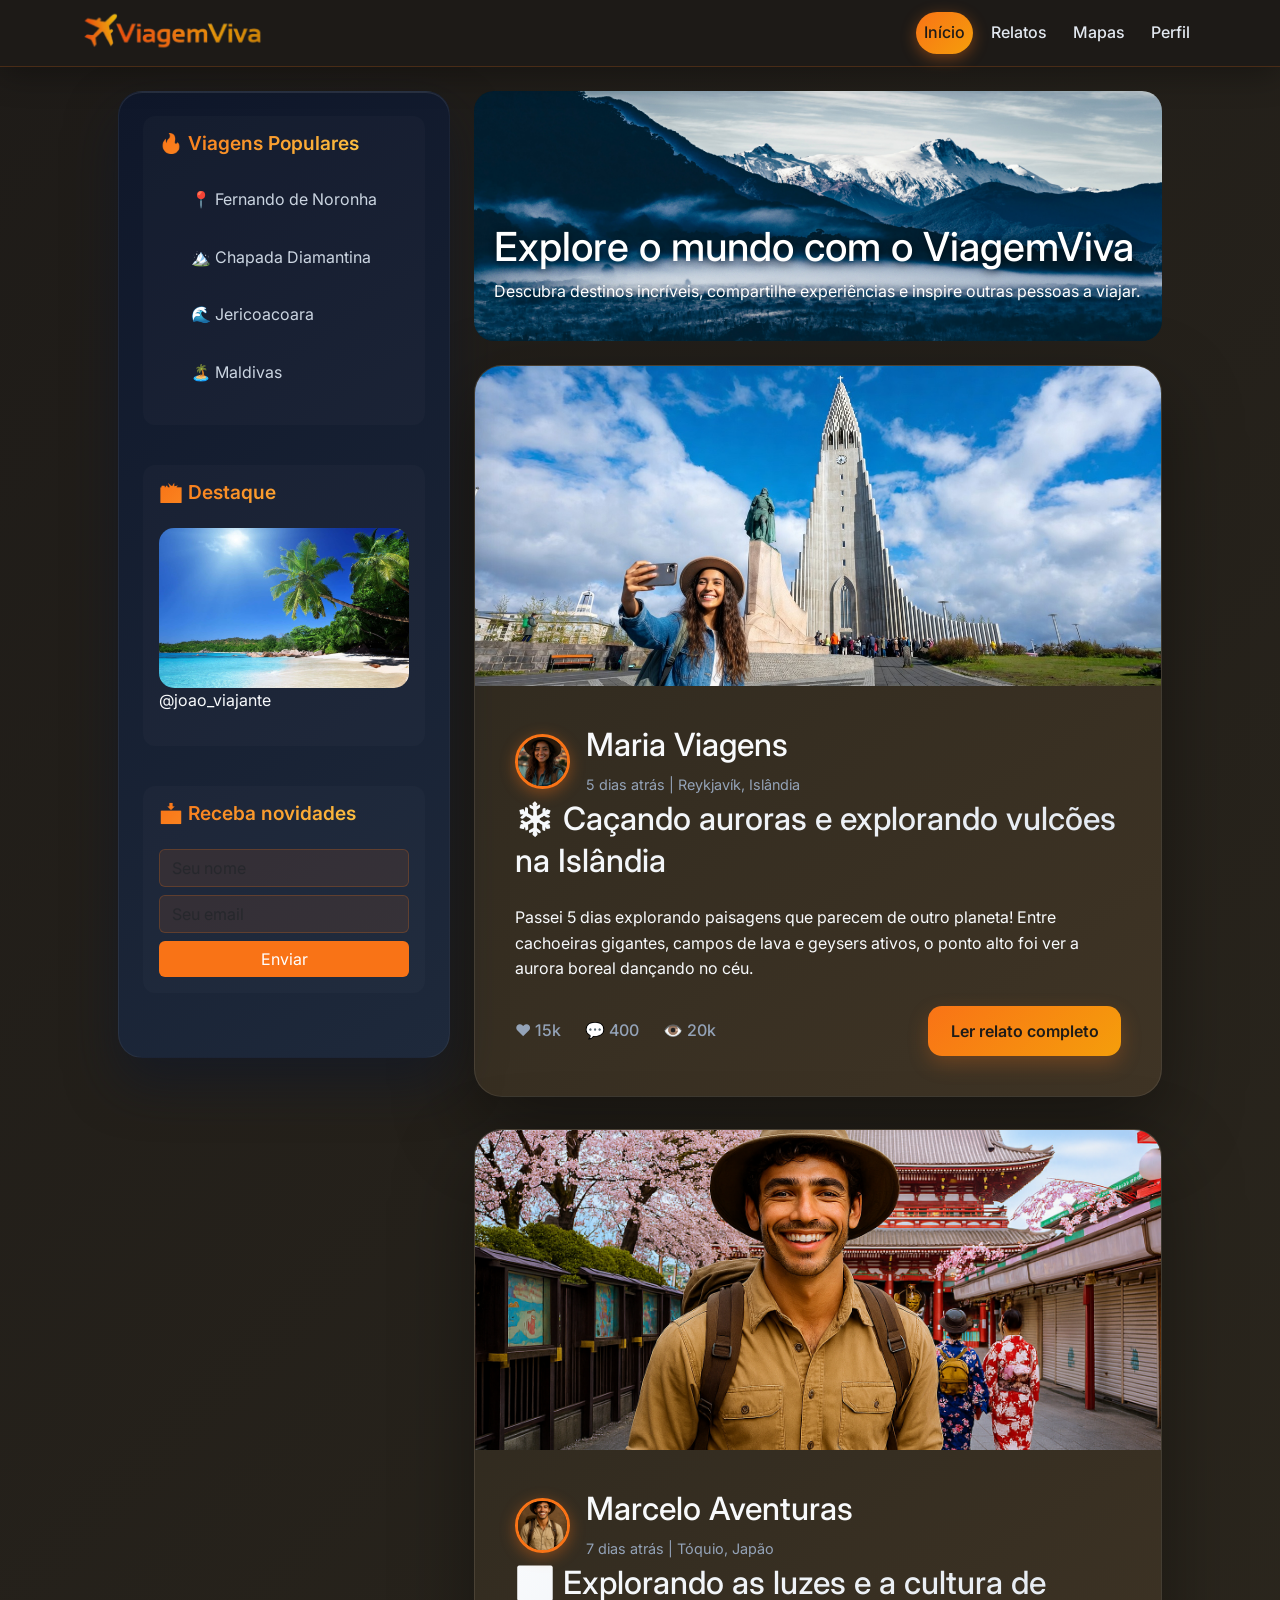
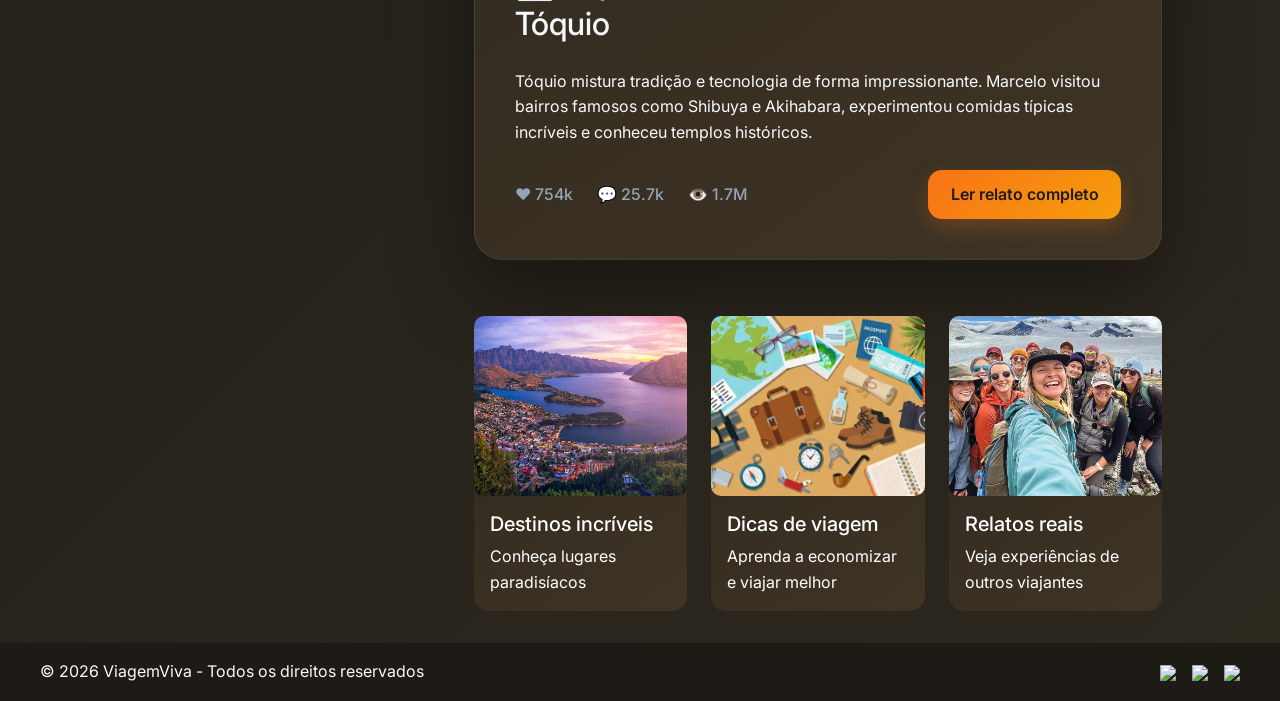
==== commit dcab2b5e: "detalhes.html finalizado, reestruturação do CSS e do HTML principal" ====
--- a/public/index.html
+++ b/public/index.html
@@ -83,27 +83,25 @@
             <section class="posts-section" id="posts-container">
             </section>
 
-             <!-- CARDs -->
-            <div class="row mt-4 g-4"
-
-                </div>
-                
+             <!-- CARDS -->
+            <div class="row mt-4 g-4">
+            
                 <div class="col-md-4">
                     <div class="card">
                         <img src="../images/destinos_incriveis.jpg" class="card-img-top">
                         <div class="card-body">
-                        <h5 class="card-title">Destinos incríveis</h5>
-                        <p class="card-text">Conheça lugares paradisíacos</p>
+                            <h5 class="card-title">Destinos incríveis</h5>
+                            <p class="card-text">Conheça lugares paradisíacos</p>
                         </div>
                     </div>
                 </div>
-
+            
                 <div class="col-md-4">
                     <div class="card">
                         <img src="../images/dicas_viagem.jpg" class="card-img-top">
                         <div class="card-body">
-                        <h5 class="card-title">Dicas de viagem</h5>
-                        <p class="card-text">Aprenda a economizar e viajar melhor</p>
+                            <h5 class="card-title">Dicas de viagem</h5>
+                            <p class="card-text">Aprenda a economizar e viajar melhor</p>
                         </div>
                     </div>
                 </div>
@@ -112,11 +110,12 @@
                     <div class="card">
                         <img src="../images/relatos_reais.avif" class="card-img-top">
                         <div class="card-body">
-                        <h5 class="card-title">Relatos reais</h5>
-                        <p class="card-text">Veja experiências de outros viajantes</p>
+                            <h5 class="card-title">Relatos reais</h5>
+                            <p class="card-text">Veja experiências de outros viajantes</p>
                         </div>
                     </div>
                 </div>
+            
             </div>
         </div>
         </div>
@@ -149,6 +148,5 @@
 
     <!-- SCRIPT -->
     <script src="script.js"></script>
-<script src="https://cdn.jsdelivr.net/npm/bootstrap@5.3.0/dist/js/bootstrap.bundle.min.js"></script>
 </body>
 </html>
--- a/public/styles.css
+++ b/public/styles.css
@@ -1,11 +1,15 @@
-/* === RESET === */
+/* =========================
+   RESET
+========================= */
 * {
     margin: 0;
     padding: 0;
     box-sizing: border-box;
 }
 
-/* === BODY === */
+/* =========================
+   BODY
+========================= */
 body {
     font-family: 'Inter', sans-serif;
     background: linear-gradient(135deg, #1E1B18 0%, #2D281E 100%);
@@ -14,10 +18,9 @@
     min-height: 100vh;
 }
 
-/* === CONTAINER === */
-
-
-/* === CABEÇARIO === */
+/* =========================
+   NAVBAR / CABEÇALHO
+========================= */
 .navbar {
     background: rgba(30, 27, 24, 0.95);
     backdrop-filter: blur(20px);
@@ -28,7 +31,7 @@
     z-index: 100;
 }
 
-.logo-img{
+.logo-img {
     height: 50px;
     width: auto;
 }
@@ -49,19 +52,22 @@
     box-shadow: 0 4px 15px rgba(249, 115, 22, 0.4);
 }
 
-/* === LAYOUT PRINCIPAL === */
+/* =========================
+   LAYOUT
+========================= */
 .main-container {
     margin-top: 2rem;
 }
 
-/* === SIDEBAR === */
+/* =========================
+   SIDEBAR
+========================= */
 .sidebar {
     background: linear-gradient(145deg, #0F172A 0%, #1E293B 100%);
     color: #F8FAFC;
     border-radius: 24px;
     padding: 1.5rem;
-    height: auto;
-    box-shadow: 
+    box-shadow:
         0 25px 50px rgba(15, 23, 42, 0.6),
         inset 0 1px 0 rgba(255,255,255,0.1);
     border: 1px solid rgba(255,255,255,0.05);
@@ -95,9 +101,8 @@
 .trend-list a {
     color: #CBD5E1;
     text-decoration: none;
-    font-size: 1rem;
+    display: block;
     padding: 0.5rem 0;
-    display: block;
     border-radius: 8px;
     transition: 0.3s;
 }
@@ -105,30 +110,20 @@
 .trend-list a:hover {
     background: rgba(249, 115, 22, 0.2);
     color: #F97316;
-
-}
-
-.featured-image {
-    background: rgba(255,255,255,0.05);
-    border-radius: 16px;
+}
+
+.featured-image img{
+    width: 100%;
+    height: 160px;
+    object-fit: cover;
+    display: block;
     overflow: hidden;
-    border: 1px solid rgba(255,255,255,0.1);
-}
-
-.featured-image img {
-    width: 100%;
-    height: 140px;
-    object-fit: cover;
-}
-
-.featured-image p {
-    padding: 1rem;
-    font-size: 0.9rem;
-    background: rgba(0,0,0,0.3);
-}
-
-/* === FORMULARIO === */
-
+    border-radius: 15px;
+}
+
+/* =========================
+   FORMULÁRIOS
+========================= */
 .sidebar .form-control {
     background-color: rgba(249, 115, 22, 0.1);
     color: white;
@@ -141,7 +136,9 @@
     color: white;
 }
 
-/* === MAIN === */
+/* =========================
+   BANNER
+========================= */
 .banner {
     position: relative;
     border-radius: 20px;
@@ -162,22 +159,23 @@
     text-shadow: 0 2px 10px rgba(0,0,0,0.7);
 }
 
-/* === POST PRINCIPAL === */
+/* =========================
+   POSTS
+========================= */
 .featured-post {
     background: linear-gradient(145deg, #2D281E 0%, #3F3425 100%);
     border-radius: 28px;
     overflow: hidden;
-    box-shadow: 
-        0 30px 80px rgba(0,0,0,0.4),
-        0 1px 0 rgba(255,255,255,0.1) inset;
+    box-shadow: 0 30px 80px rgba(0,0,0,0.4),
+                0 1px 0 rgba(255,255,255,0.1) inset;
     border: 1px solid rgba(255,255,255,0.08);
     margin-bottom: 2rem;
+    width: 100%;
 }
 
 .featured-post:hover {
-    box-shadow: 
-        0 40px 100px rgba(249, 115, 22, 0.3),
-        0 20px 40px rgba(0,0,0,0.5);
+    box-shadow: 0 40px 100px rgba(249, 115, 22, 0.3),
+                0 20px 40px rgba(0,0,0,0.5);
 }
 
 .post-image img {
@@ -188,21 +186,6 @@
 
 .post-content {
     padding: 2.5rem;
-}
-
-.avatar {
-    width: 55px;
-    height: 55px;
-    border-radius: 50%;
-    object-fit: cover;
-    border: 3px solid #F97316;
-    box-shadow: 0 4px 15px rgba(249, 115, 22, 0.4);
-}
-
-.date {
-    font-size: 0.9rem;
-    color: #94A3B8;
-    font-weight: 400;
 }
 
 .post-content h3 {
@@ -221,7 +204,26 @@
     font-weight: 500;
 }
 
-/* === CARDs === */
+/* =========================
+   AVATAR / DATA
+========================= */
+.avatar {
+    width: 55px;
+    height: 55px;
+    border-radius: 50%;
+    object-fit: cover;
+    border: 3px solid #F97316;
+    box-shadow: 0 4px 15px rgba(249, 115, 22, 0.4);
+}
+
+.date {
+    font-size: 0.9rem;
+    color: #94A3B8;
+}
+
+/* =========================
+   CARDS
+========================= */
 .card {
     background: linear-gradient(145deg, #2D281E, #3F3425);
     border-radius: 15px;
@@ -230,27 +232,140 @@
 }
 
 .card:hover {
-    box-shadow: 
-        0 25px 60px rgba(249, 115, 22, 0.25),
-        0 15px 30px rgba(0,0,0,0.4);
+    box-shadow: 0 25px 60px rgba(249, 115, 22, 0.25),
+                0 15px 30px rgba(0,0,0,0.4);
 }
 
 .card img {
     width: 100%;
-    height: 180px; 
+    height: 180px;
     object-fit: cover;
     border-radius: 10px;
 }
 
-
-
-/* === RODAPÉ === */
+/* =========================
+   BOTÕES
+========================= */
+.post-btn {
+    background: linear-gradient(135deg, #F97316, #F59E0B);
+    border: none;
+    color: #1E1B18;
+    font-weight: 600;
+    padding: 0.8rem 1.4rem;
+    border-radius: 14px;
+    transition: all 0.3s ease;
+    box-shadow: 0 8px 20px rgba(249, 115, 22, 0.25);
+}
+
+.post-btn:hover {
+    transform: translateY(-2px);
+    box-shadow: 0 15px 30px rgba(249, 115, 22, 0.35);
+}
+
+/* =========================
+   DETALHES
+========================= */
+#detalhes-container{
+    width: 100%;
+    display: flex;
+    justify-content: center;
+}
+
+.detalhes-post{
+    width: 100%;
+    max-width: 1200px;
+}
+
+.imagem-detalhes {
+    width: 100%;
+    height: 650px;
+    object-fit: cover;
+}
+
+.detalhes-content {
+    padding: 4rem;
+}
+
+.titulo-detalhes {
+    font-size: 2.5rem;
+    margin: 2rem 0;
+}
+
+.texto-detalhes {
+    font-size: 1.1rem;
+    line-height: 2;
+    color: #E2E8F0;
+}
+
+/* =========================
+   INTERAÇÃO DETALHES
+========================= */
+.seguir-btn {
+    background: rgba(249, 115, 22, 0.15);
+    border: 1px solid rgba(249, 115, 22, 0.4);
+    color: #F97316;
+    font-weight: 600;
+    padding: 0.8rem 1.5rem;
+    border-radius: 14px;
+}
+
+.seguir-btn:hover {
+    background: #F97316;
+    color: white;
+}
+
+/* =========================
+   COMENTÁRIOS
+========================= */
+.comentarios-container {
+    margin-top: 4rem;
+    padding-top: 3rem;
+    border-top: 1px solid rgba(255,255,255,0.08);
+}
+
+.comentario-input {
+    background: rgba(255,255,255,0.05);
+    border: 1px solid rgba(255,255,255,0.08);
+    color: white;
+    min-height: 140px;
+    resize: none;
+}
+
+/* =========================
+   GALERIA
+========================= */
+.galeria-container {
+    position: relative;
+}
+
+.galeria-botoes {
+    position: absolute;
+    width: 100%;
+    top: 50%;
+    transform: translateY(-50%);
+    display: flex;
+    justify-content: space-between;
+    padding: 0 2rem;
+}
+
+.galeria-btn {
+    background: rgba(0,0,0,0.5);
+    color: white;
+    border-radius: 50%;
+    width: 50px;
+    height: 50px;
+}
+
+.galeria-btn:hover {
+    background: #F97316;
+}
+
+/* =========================
+   FOOTER
+========================= */
 .footer {
-    position: relative;
     background: rgba(30, 27, 24, 0.95);
     backdrop-filter: blur(20px);
-    border-bottom: 1px solid rgba(249, 115, 22, 0.2);
-    box-shadow: 0 8px 32px rgba(0,0,0,0.3);
     display: flex;
     justify-content: center;
     align-items: center;
@@ -258,11 +373,13 @@
     padding: 0 40px;
 }
 
-.footer .links{
+.footer .links {
     margin-left: auto;
 }
 
-/* === TESTE === */
+/* =========================
+   UTILITÁRIOS
+========================= */
 .col-md-8 > * {
     margin-bottom: 2rem;
 }
